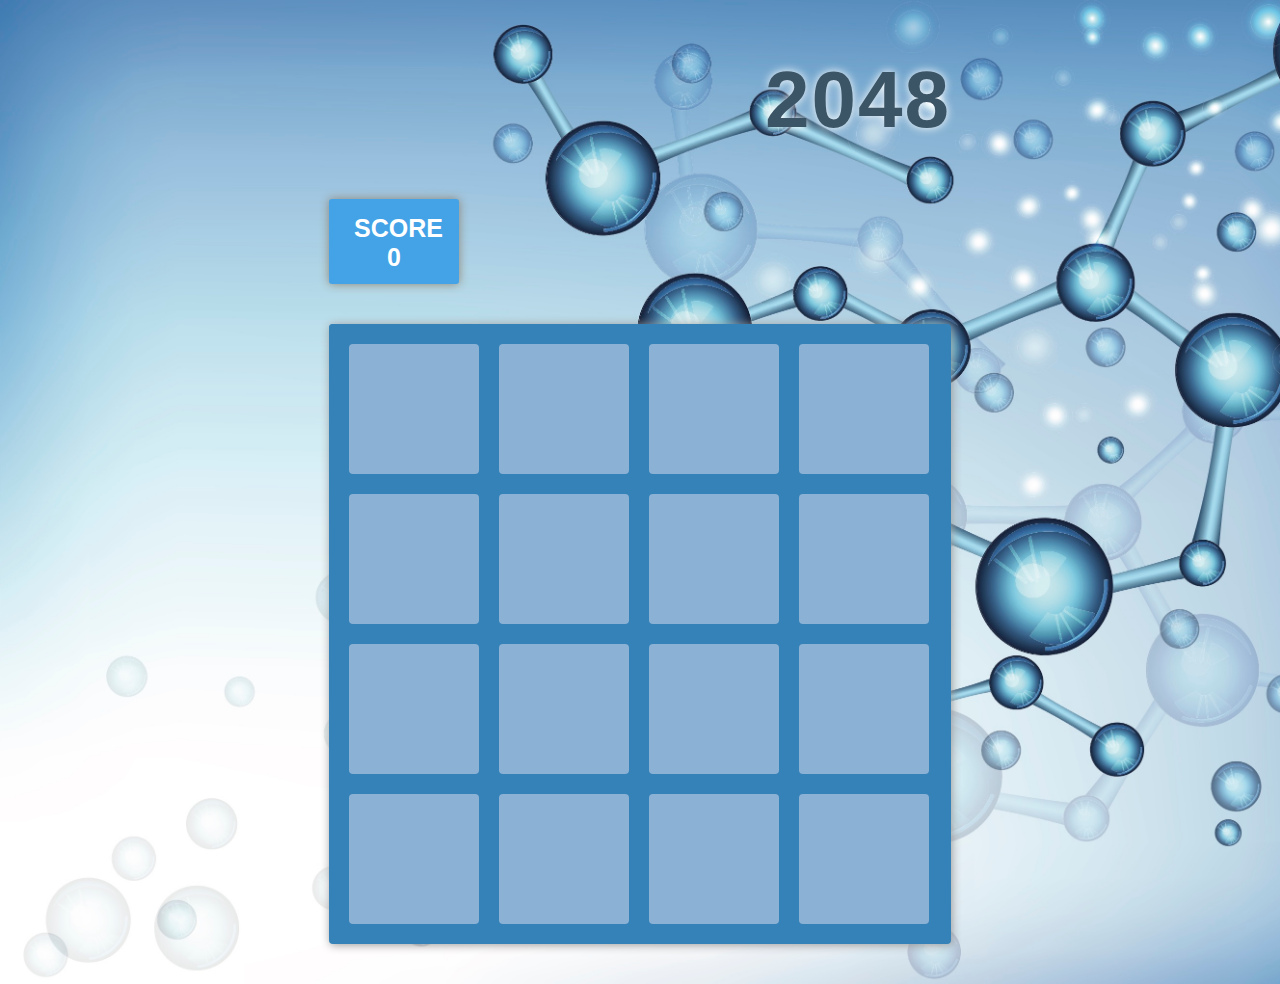
==== docs/index.html @ d4fba0c7 "Fixing paths" ====
<!DOCTYPE html>
<html lang="en">
  <head>
    <meta charset="UTF-8">
    <meta name="viewport" content="width=device-width, initial-scale=1.0">
    <meta http-equiv="X-UA-Compatible" content="ie=edge">
    <link rel="stylesheet" href="css/styles.css" type="text/css">
    <title>2048 - Ironhack</title>
  </head>

  <body>
    <div id="container">
      <header>
        <h1>2048</h1>
        <div id="score">
          SCORE <span>0</span>
        </div>
      </header>
      <div id="main">
        <div id="game-board">
          <div class="row">
            <div class="cell"></div>
            <div class="cell"></div>
            <div class="cell"></div>
            <div class="cell"></div>
          </div>
          <div class="row">
            <div class="cell"></div>
            <div class="cell"></div>
            <div class="cell"></div>
            <div class="cell"></div>
          </div>

          <div class="row">
            <div class="cell"></div>
            <div class="cell"></div>
            <div class="cell"></div>
            <div class="cell"></div>
          </div>

          <div class="row">
            <div class="cell"></div>
            <div class="cell"></div>
            <div class="cell"></div>
            <div class="cell"></div>
          </div>

          <div class="clearfix"></div>
        </div>

        <div id="tile-container">
        </div>

        <div id="user-lose" class="hide">
          Game over

          <p>
            Score <span class="js-score"></span>
          </p>
        </div>
      </div>
    </div>

    <script type="text/javascript" src="docs/lib/ion.sound-3.0.7/ion.sound.min.js"></script>
    <script type="text/javascript" src="docs/js/game-manager.js"></script>
    <script type="text/javascript" src="docs/js/application.js"></script>
  </body>
</html>
---- docs/css/styles.css ----
html {
  background: url(../img/background.jpg);
  background-size: cover;
}

html, body {
  /*background: #ededed;*/
  color: #3c5566;
  font-family: "Helvetica Neue", Arial, sans-serif;
  font-size: 18px;
  margin: 0;
  padding: 0;
}

header {
  padding-bottom: 40px;
}

#score {
  background-color: #43a3e6;
  border-radius: 3px;
  box-shadow: 0px 0px 10px 0px rgba(143,133,117,1);
  color: #fff;
  font-size: 25px;
  font-weight: 600;
  height: 55px;
  padding: 15px 25px;
  text-align: center;
  width: 80px;
}

h1 {
  font-size: 80px;
  letter-spacing: 2px;
  text-align: right;
  text-shadow: 0px 0px 10px rgba(255, 255, 255, 1);
}

#container {
  margin: 40px auto;
  width: 622px;
}

#main {
  position: relative;
}

#game-board,
#tile-container,
#user-lose {
  background: #3582b8;
  border-radius: 4px;
  padding: 10px;
}

#game-board {
  box-shadow: 1px 1px 10px 0 #999;
}

.clearfix {
  clear: both;
}

.row {
  height: 100%;
  width: 100%;
}

.cell,
.tile {
  background: rgba(225, 226, 241, 0.5);
  border-radius: 4px;
  box-sizing: border-box;
  height: 130px;
  float: left;
  margin: 10px;
  width: 130px;
}

.tile {
  background: rgba(225, 226, 241, 0.35);
  box-sizing: border-box;
  color: #fff;
  float: none;
  font-size: 55px;
  font-weight: bold;
  padding-top: 30px;
  position: absolute;
  text-align: center;
  text-shadow: 1px 1px 3px #000;
}

.tile.val-2 {
  background: #93d2ff;
}

.tile.val-4 {
  background: #4ab5ff;
}

.tile.val-8 {
  background: #289cef;
}

.tile.val-16 {
  background: #2a72a3;
}

.tile.val-32 {
  background: #105a86;
}

.tile.val-64 {
  background: #00548c;
}

.tile.val-128 {
  background: #004777;
}

.tile.val-256 {
  background: #002c4a;
}

.tile.val-512 {
  background: #000F35;
}

.tile.val-1024 {
  background: #000921;
  font-size: 50px;
  padding-top: 35px;
}

.tile.val-2048 {
  background: #009894;
  font-size: 50px;
  padding-top: 35px;
}

#tile-container,
#user-lose {
  top: 0;
  position: absolute;
}

.tile.tile-position-0-0 {
  transform: translate(0, 0);
}

.tile.tile-position-0-1 {
  transform: translate(150px, 0);
}

.tile.tile-position-0-2 {
  transform: translate(300px, 0);
}

.tile.tile-position-0-3 {
  transform: translate(450px, 0);
}

.tile.tile-position-1-0 {
  transform: translate(0, 150px);
}

.tile.tile-position-1-1 {
  transform: translate(150px, 150px);
}

.tile.tile-position-1-2 {
  transform: translate(300px, 150px);
}

.tile.tile-position-1-3 {
  transform: translate(450px, 150px);
}

.tile.tile-position-2-0 {
  transform: translate(0, 300px);
}

.tile.tile-position-2-1 {
  transform: translate(150px, 300px);
}

.tile.tile-position-2-2 {
  transform: translate(300px, 300px);
}

.tile.tile-position-2-3 {
  transform: translate(450px, 300px);
}

.tile.tile-position-3-0 {
  transform: translate(0, 450px);
}

.tile.tile-position-3-1 {
  transform: translate(150px, 450px);
}

.tile.tile-position-3-2 {
  transform: translate(300px, 450px);
}

.tile.tile-position-3-3 {
  transform: translate(450px, 450px);
}

#user-lose {
  background: rgba(255, 255, 255, 0.7);
  box-sizing: border-box;
  color: #3582b8;
  font-size: 40px;
  font-weight: bold;
  height: 620px;
  padding-top: 200px;
  text-align: center;
  width: 622px;
}

#user-lose.hide {
  display: none;
}

#user-lose p {
  font-weight: normal;
}
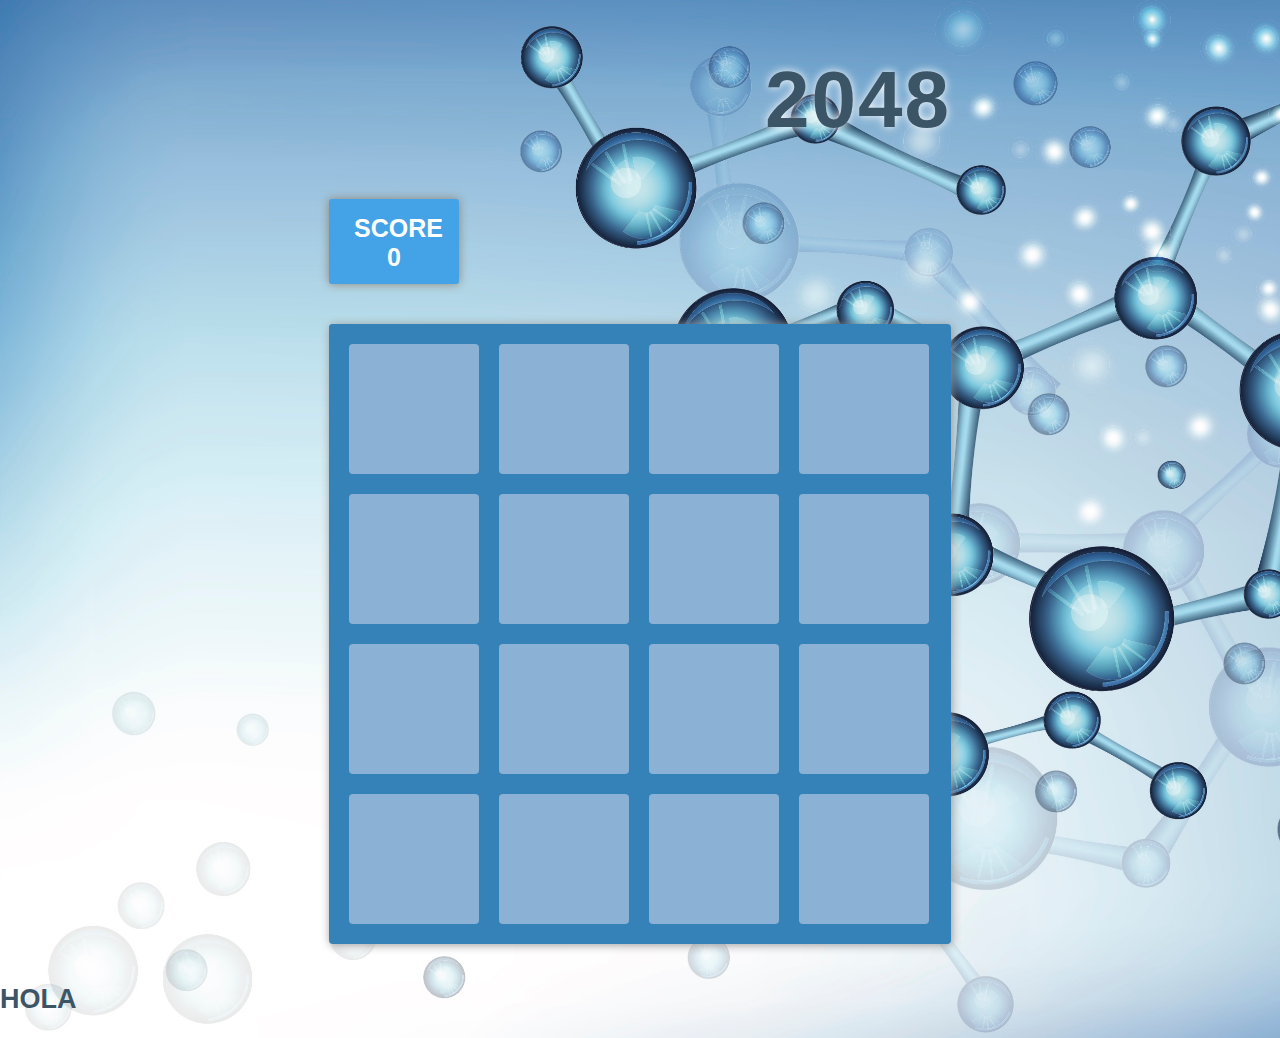
==== commit 9c7f9a9c: "TESTING" ====
--- a/docs/index.html
+++ b/docs/index.html
@@ -60,7 +60,7 @@
         </div>
       </div>
     </div>
-
+    <h2>HOLA</h2>
     <script type="text/javascript" src="docs/lib/ion.sound-3.0.7/ion.sound.min.js"></script>
     <script type="text/javascript" src="docs/js/game-manager.js"></script>
     <script type="text/javascript" src="docs/js/application.js"></script>
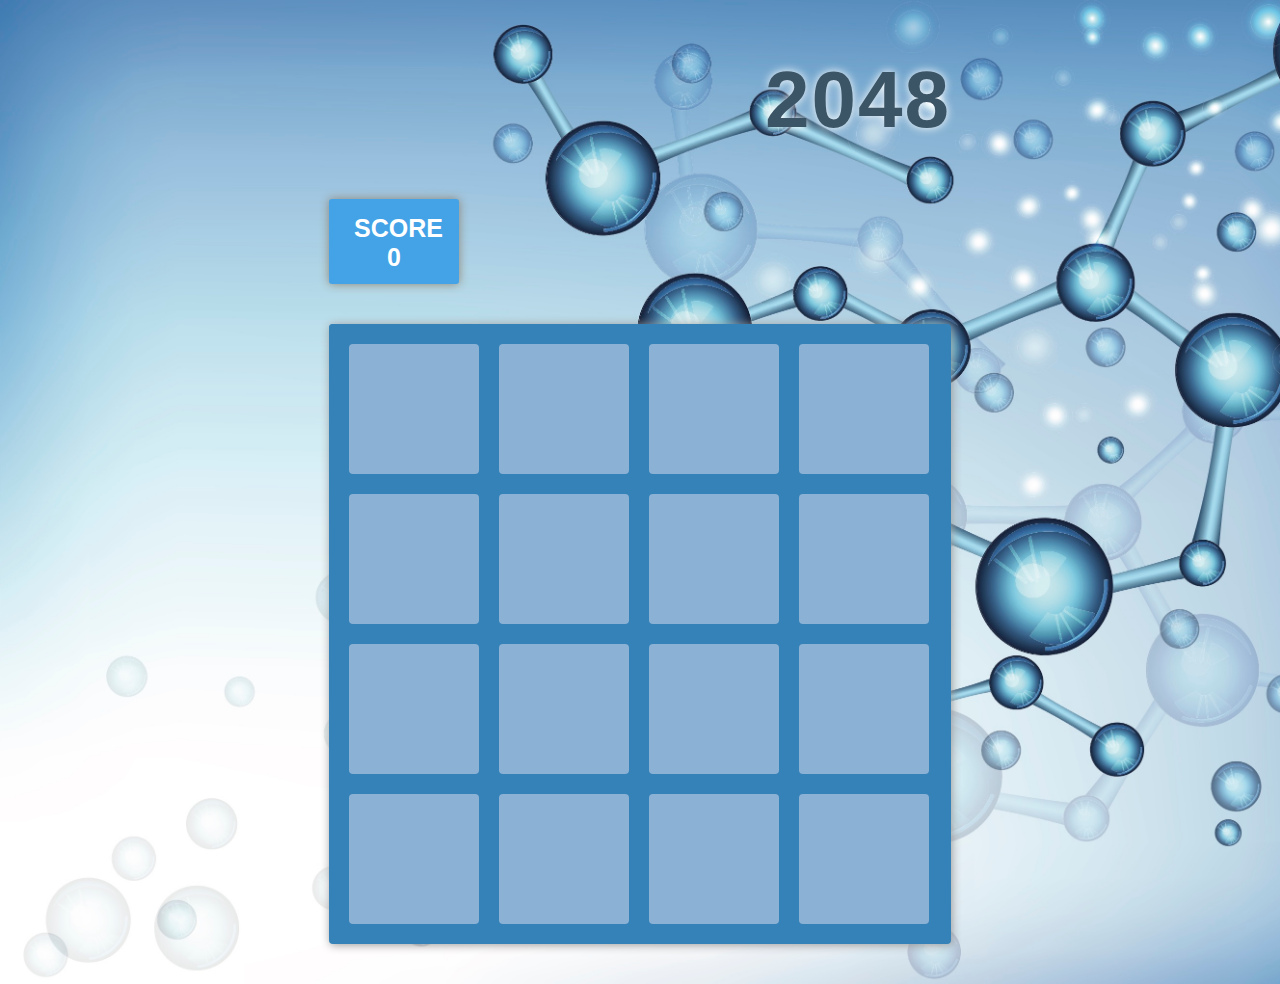
==== commit 62059f41: "TESTING" ====
--- a/docs/index.html
+++ b/docs/index.html
@@ -60,7 +60,6 @@
         </div>
       </div>
     </div>
-    <h2>HOLA</h2>
     <script type="text/javascript" src="docs/lib/ion.sound-3.0.7/ion.sound.min.js"></script>
     <script type="text/javascript" src="docs/js/game-manager.js"></script>
     <script type="text/javascript" src="docs/js/application.js"></script>
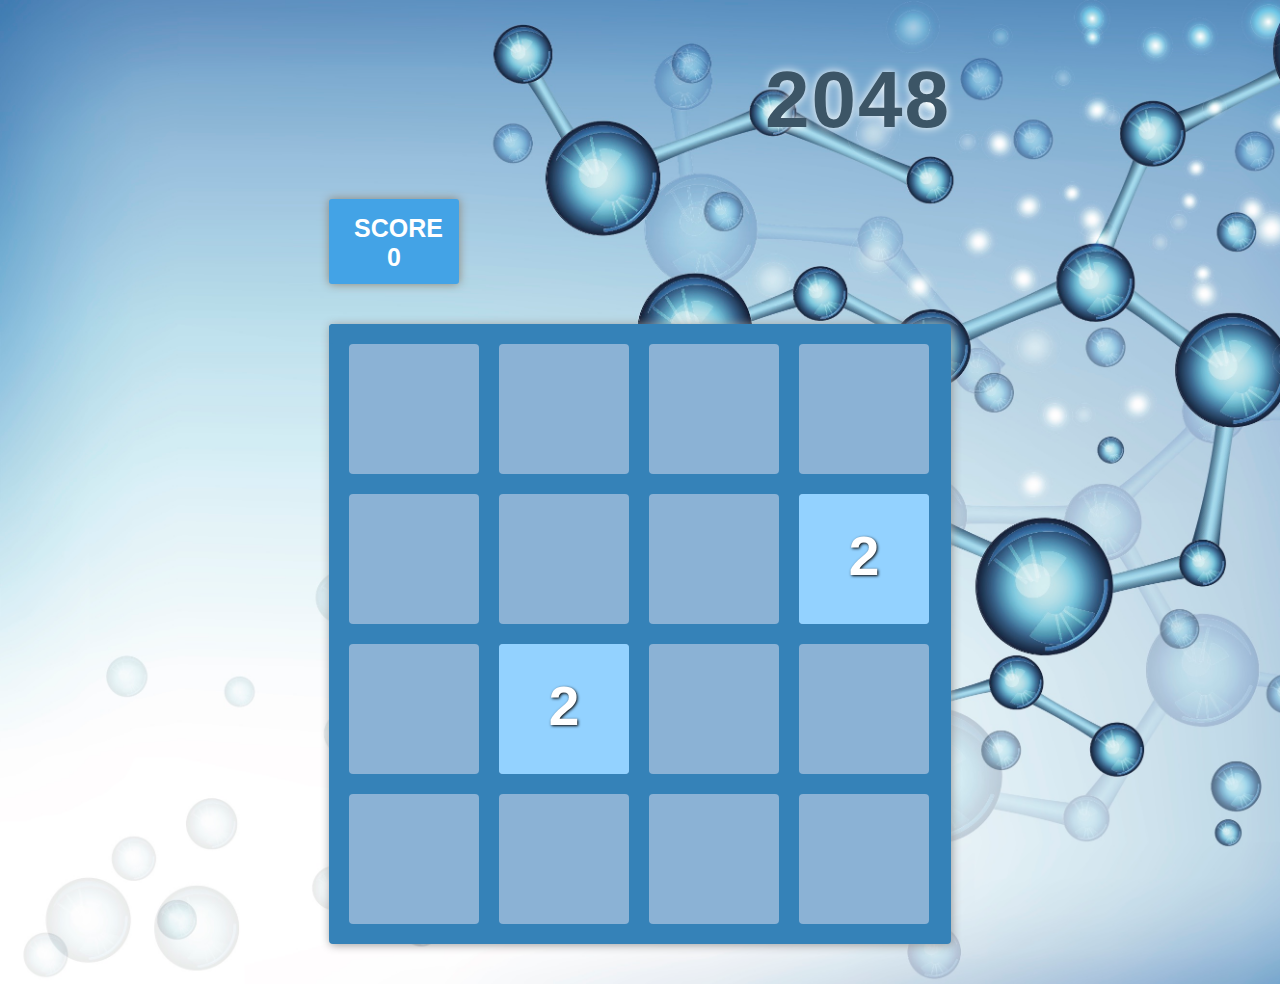
==== commit b96a68ac: "Cleaning" ====
--- a/docs/index.html
+++ b/docs/index.html
@@ -60,8 +60,9 @@
         </div>
       </div>
     </div>
-    <script type="text/javascript" src="docs/lib/ion.sound-3.0.7/ion.sound.min.js"></script>
-    <script type="text/javascript" src="docs/js/game-manager.js"></script>
-    <script type="text/javascript" src="docs/js/application.js"></script>
+    
+    <script type="text/javascript" src="lib/ion.sound-3.0.7/ion.sound.min.js"></script>
+    <script type="text/javascript" src="js/game-manager.js"></script>
+    <script type="text/javascript" src="js/application.js"></script>
   </body>
 </html>
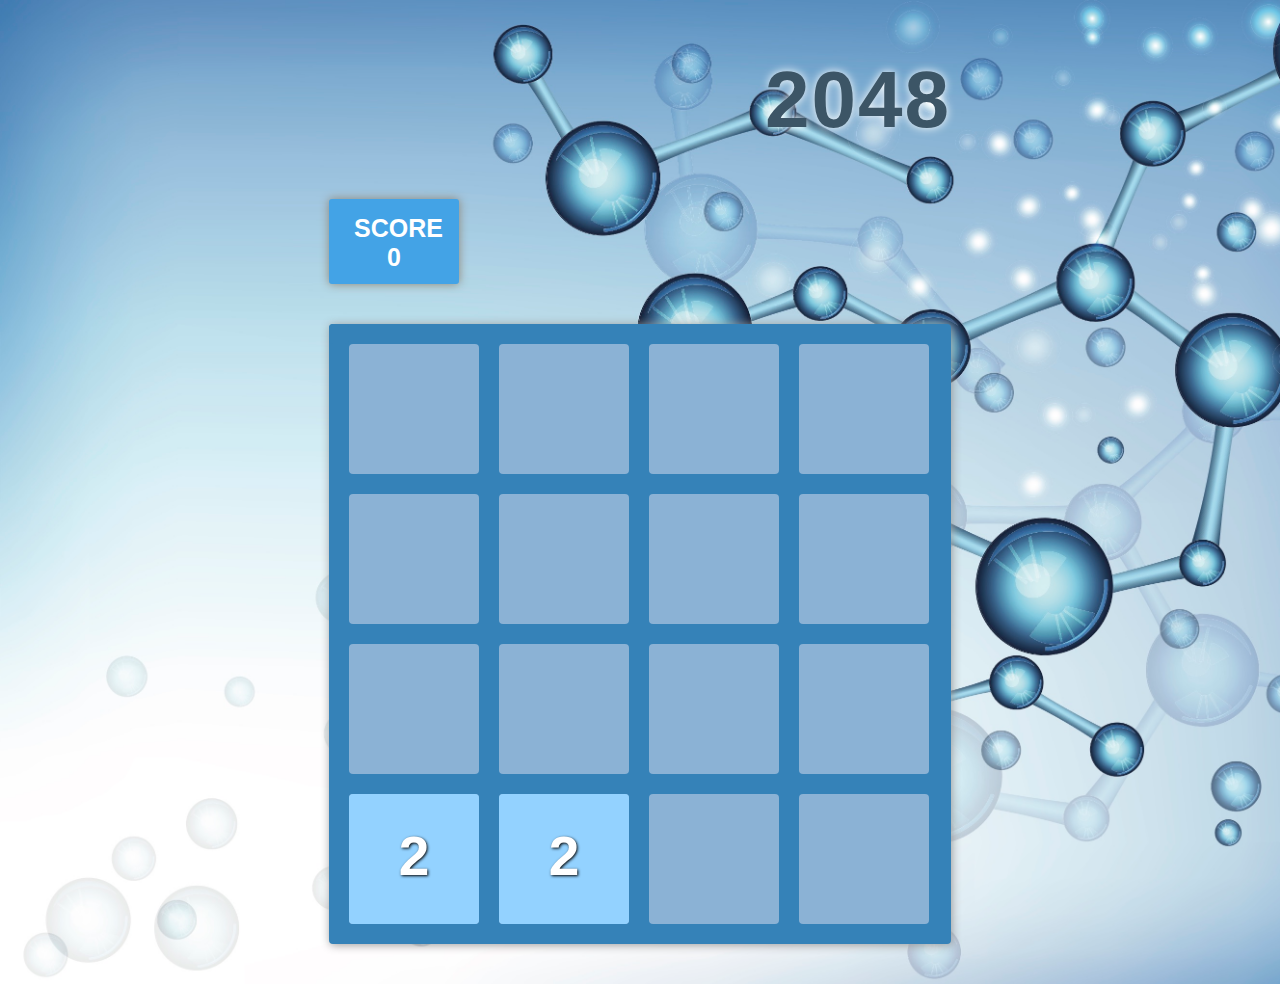
==== commit e5f78fa5: "Win implementation" ====
--- a/docs/index.html
+++ b/docs/index.html
@@ -53,14 +53,15 @@
 
         <div id="user-lose" class="hide">
           Game over
-
-          <p>
-            Score <span class="js-score"></span>
-          </p>
+          <p>Score <span class="js-score"></span></p>
+        </div>
+        <div id="user-win" class="hide">
+          You won!
+          <p>Score <span class="js-score"></span></p>
         </div>
       </div>
     </div>
-    
+
     <script type="text/javascript" src="lib/ion.sound-3.0.7/ion.sound.min.js"></script>
     <script type="text/javascript" src="js/game-manager.js"></script>
     <script type="text/javascript" src="js/application.js"></script>
--- a/docs/css/styles.css
+++ b/docs/css/styles.css
@@ -227,3 +227,19 @@
 #user-lose p {
   font-weight: normal;
 }
+
+#user-win {
+  background: rgba(255, 255, 255, 0.7);
+  box-sizing: border-box;
+  color: #3582b8;
+  font-size: 40px;
+  font-weight: bold;
+  height: 620px;
+  padding-top: 200px;
+  text-align: center;
+  width: 622px;
+}
+
+#user-win.hide {
+  display: none;
+}
